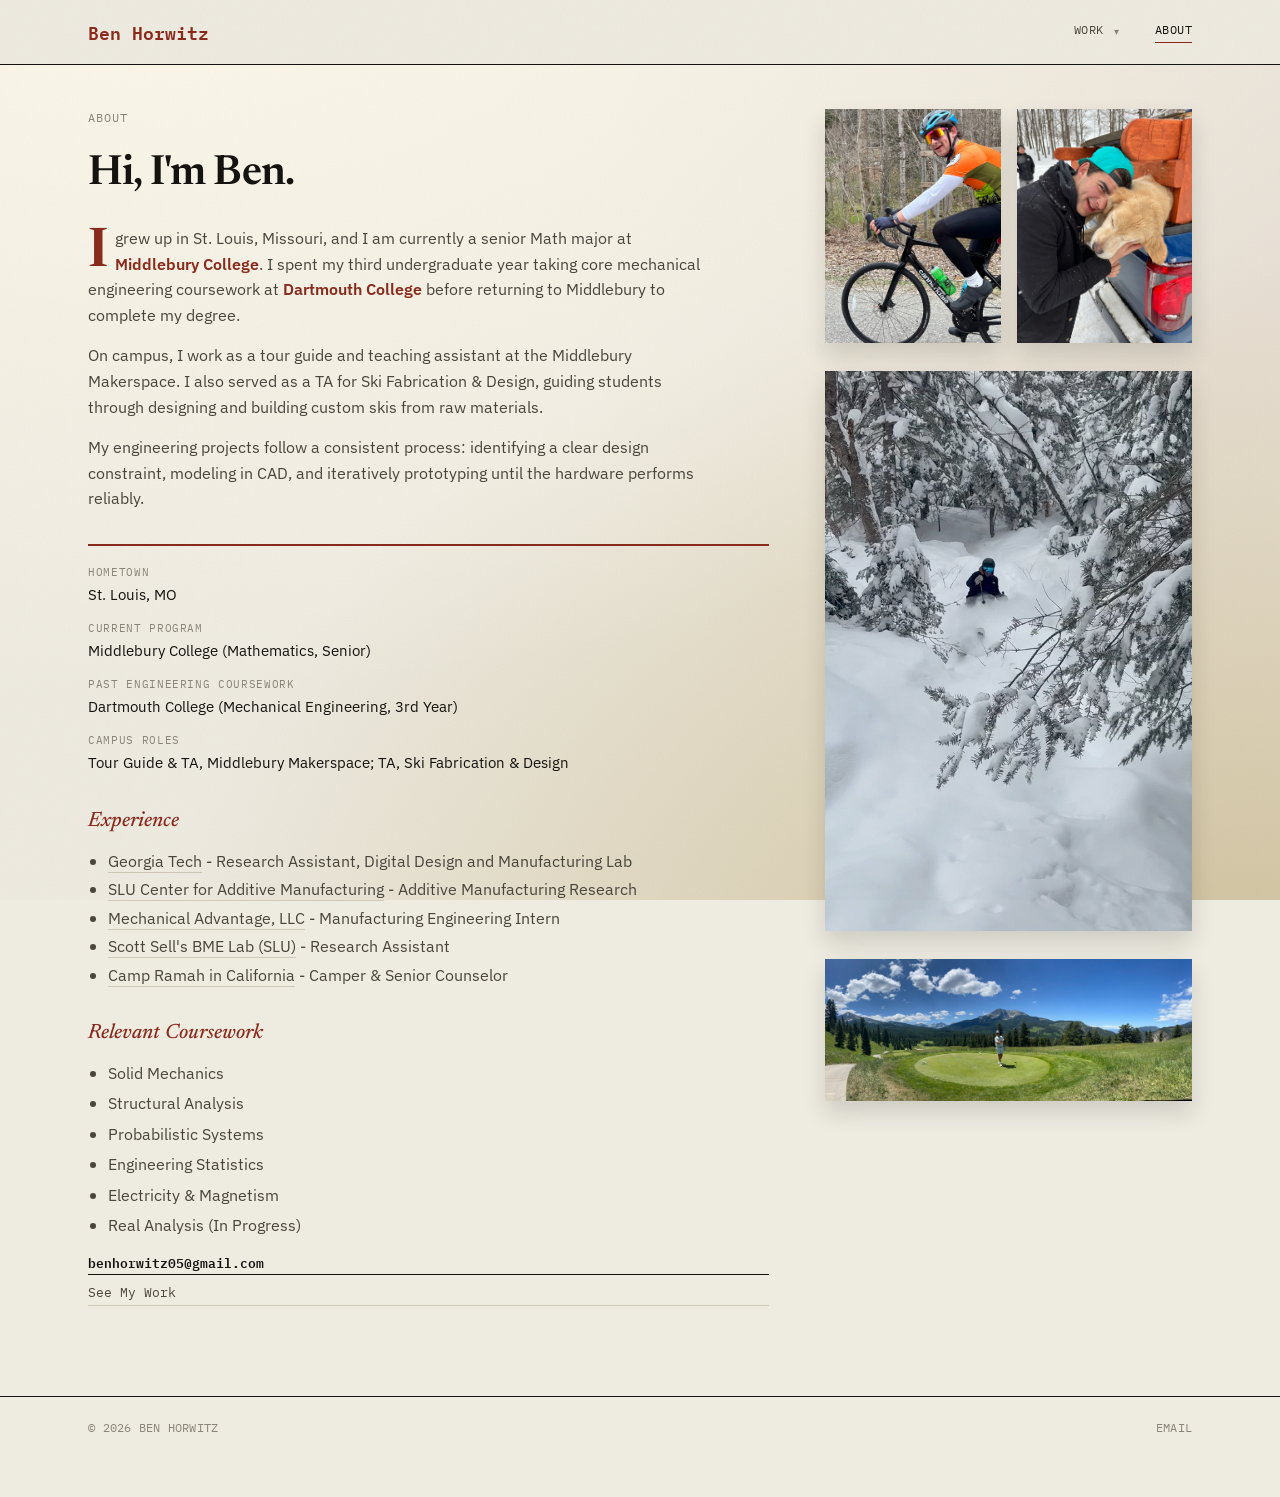
==== about.html @ 01bfd83c "Replace all em dashes with plain hyphens site-wide Applies to page titles, meta descriptions, eyebro" ====
<!DOCTYPE html>
<html lang="en">
<head>
<meta charset="UTF-8">
<meta name="viewport" content="width=device-width, initial-scale=1.0">
<title>About - Ben Horwitz</title>
<meta name="description" content="About Ben Horwitz - a Math major at Middlebury College who designs, machines, and writes about what he builds.">
<link rel="preconnect" href="https://fonts.googleapis.com">
<link rel="preconnect" href="https://fonts.gstatic.com" crossorigin>
<link href="https://fonts.googleapis.com/css2?family=Newsreader:ital,opsz,wght@0,6..72,400..700;1,6..72,400..700&family=IBM+Plex+Sans:wght@400;500;600;700&family=IBM+Plex+Mono:wght@400;500;600;700&display=swap" rel="stylesheet">
<link rel="stylesheet" href="css/style.css?v=30">
</head>
<body>

<header class="site-header">
  <div class="wrap">
    <a href="index.html" class="brand">Ben <span>Horwitz</span></a>
    <nav class="nav-links">
      <div class="nav-work">

        <a href="index.html">Work</a>

        <button class="nav-work-toggle" aria-label="Browse projects" aria-expanded="false">&#9662;</button>

        <div class="nav-work-menu">

          <a href="projects/hv-vpp.html"><span>01</span>HV-VPP Resin Printer</a>

          <a href="projects/putter.html"><span>02</span>Custom Golf Putter</a>

          <a href="projects/quick-release.html"><span>03</span>Quick-Release Harperizer Lids</a>

          <a href="projects/golf-ball-placer.html"><span>04</span>Golf Ball & Tee Placer</a>

          <a href="projects/escapement.html"><span>05</span>Escapement Mechanism</a>

          <a href="projects/pps-reaction-chamber.html"><span>06</span>PPS Reaction Chamber</a>

        </div>

      </div>
      <a href="about.html" class="active">About</a>
    </nav>
    <button class="nav-toggle" aria-label="Toggle menu">☰</button>
  </div>
</header>

<div class="wrap">
  <div class="about-layout">
    <div>
      <p class="eyebrow">About</p>
      <h1 style="font-size:clamp(1.8rem,4vw,2.6rem);letter-spacing:-0.02em;margin:10px 0 20px;">Hi, I'm Ben.</h1>
      <div class="prose">
        <p>
          I grew up in St. Louis, Missouri, and I am currently a senior Math
          major at <strong>Middlebury College</strong>. I spent my third
          undergraduate year taking core mechanical engineering coursework
          at <strong>Dartmouth College</strong> before returning to
          Middlebury to complete my degree.
        </p>
        <p>
          On campus, I work as a tour guide and teaching assistant at the
          Middlebury Makerspace. I also served as a TA for Ski Fabrication
          &amp; Design, guiding students through designing and building
          custom skis from raw materials.
        </p>
        <p>
          My engineering projects follow a consistent process: identifying
          a clear design constraint, modeling in CAD, and iteratively
          prototyping until the hardware performs reliably.
        </p>
      </div>

      <div class="fact-sheet">
        <dl>
          <dt>Hometown</dt><dd>St. Louis, MO</dd>
          <dt>Current Program</dt><dd>Middlebury College (Mathematics, Senior)</dd>
          <dt>Past Engineering Coursework</dt><dd>Dartmouth College (Mechanical Engineering, 3rd Year)</dd>
          <dt>Campus Roles</dt><dd>Tour Guide &amp; TA, Middlebury Makerspace; TA, Ski Fabrication &amp; Design</dd>
        </dl>
      </div>

      <div class="prose">
        <h3>Experience</h3>
        <ul class="fact-list">
          <li><a href="https://sites.gatech.edu/seepersadresearchgroup/" target="_blank" rel="noopener">Georgia Tech</a> - Research Assistant, Digital Design and Manufacturing Lab</li>
          <li><a href="https://www.slu.edu/science-and-engineering/slu-cam/index.php" target="_blank" rel="noopener">SLU Center for Additive Manufacturing</a> - Additive Manufacturing Research</li>
          <li><a href="https://www.mechanicaladvantagellc.com/" target="_blank" rel="noopener">Mechanical Advantage, LLC</a> - Manufacturing Engineering Intern</li>
          <li><a href="https://www.slu.edu/science-and-engineering/academics/biomedical-engineering/faculty/sell-scott.php" target="_blank" rel="noopener">Scott Sell's BME Lab (SLU)</a> - Research Assistant</li>
          <li><a href="https://ramah.org/" target="_blank" rel="noopener">Camp Ramah in California</a> - Camper &amp; Senior Counselor</li>
        </ul>
      </div>

      <div class="prose">
        <h3>Relevant Coursework</h3>
        <ul>
          <li>Solid Mechanics</li>
          <li>Structural Analysis</li>
          <li>Probabilistic Systems</li>
          <li>Engineering Statistics</li>
          <li>Electricity &amp; Magnetism</li>
          <li>Real Analysis (In Progress)</li>
        </ul>
      </div>

      <div class="hero-links" style="margin-top:8px;">
        <a class="btn primary" href="mailto:benhorwitz05@gmail.com">benhorwitz05@gmail.com</a>
        <a class="btn" href="index.html">See My Work</a>
      </div>
    </div>

    <div class="about-media">
      <div class="about-photos">
        <img src="assets/img/about-me-1.jpg" alt="Ben Horwitz road cycling"
             data-lightbox="assets/img/about-me-1.jpg" data-caption="Ben road cycling.">
        <img src="assets/img/about-me-2.jpg" alt="Ben Horwitz with his dog"
             data-lightbox="assets/img/about-me-2.jpg" data-caption="Ben with his dog, Blue.">
      </div>
      <div class="about-video">
        <video muted loop playsinline preload="none"
               poster="assets/img/posters/about-me-skiing-poster.jpg"
               data-lightbox="assets/video/about-me-skiing.mp4" data-caption="Skiing."
               data-autoplay-preview>
          <source src="assets/video/about-me-skiing.mp4" type="video/mp4">
        </video>
      </div>
      <div class="about-wide-photo">
        <img src="assets/img/about-me-golfing.jpg" alt="Ben Horwitz golfing in the mountains"
             data-lightbox="assets/img/about-me-golfing.jpg" data-caption="Golfing.">
      </div>
    </div>
  </div>
</div>

<footer class="site-footer">
  <div class="wrap">
    <span>&copy; <span id="year"></span> Ben Horwitz</span>
    <div class="footer-links">
      <a href="mailto:benhorwitz05@gmail.com">Email</a>
    </div>
  </div>
</footer>

<script>document.getElementById('year').textContent = new Date().getFullYear();</script>
<script src="js/main.js?v=2"></script>
</body>
</html>
---- css/style.css ----
/* ==========================================================================
   Ben Horwitz — portfolio site styles

   Composed like an edited page, not assembled from a component kit:
   an editorial serif for anything that should carry weight, a plain
   working sans for reading, mono only for the handful of places a
   label or a number actually needs it. Very few boxes — hierarchy
   comes from type scale, rules, and whitespace instead of containers.
   ========================================================================== */

:root {
  --bg: #eeebe1;
  --bg-elevated: #e4e0d2;
  --bg-card: #e8e4d7;
  --border: #14130f;
  --border-soft: #cec8b4;
  --text: #14130f;
  --text-muted: #4a463d;
  --text-faint: #8b8677;
  --accent: #1f3f73;
  --accent-bright: #2c579c;
  --accent-soft: rgba(31, 63, 115, 0.08);
  --stamp: #8a2a1c;
  --stamp-soft: rgba(138, 42, 28, 0.1);
  --max-width: 1160px;
  --radius: 0px;
  --radius-md: 0px;
  --font-display: "Newsreader", Georgia, "Times New Roman", serif;
  --font-sans: "IBM Plex Sans", -apple-system, BlinkMacSystemFont, "Segoe UI", Roboto, Helvetica, Arial, sans-serif;
  --font-mono: "IBM Plex Mono", ui-monospace, "SF Mono", Menlo, Consolas, monospace;
  --font-hand: var(--font-mono);
}

* { box-sizing: border-box; }

html { color-scheme: light; scroll-behavior: smooth; }

body {
  margin: 0;
  /* a soft, asymmetric wash — warm light from the upper-left, a touch of
     depth lower-right — instead of a flat fill or a centered marketing-
     page glow. Fixed so it reads as one still light source, not a tile
     that visibly repeats as the page scrolls. */
  background-color: var(--bg);
  background-image:
    radial-gradient(1800px 1100px at 12% -10%, #fdf9ea 0%, rgba(253, 249, 234, 0) 72%),
    radial-gradient(1500px 1050px at 96% 112%, #cfc09a 0%, rgba(207, 192, 154, 0) 72%),
    radial-gradient(1100px 950px at 100% 32%, rgba(138, 42, 28, 0.06) 0%, rgba(138, 42, 28, 0) 65%),
    radial-gradient(2400px 1500px at 50% 40%, rgba(20, 19, 15, 0) 55%, rgba(20, 19, 15, 0.06) 100%);
  background-attachment: fixed;
  color: var(--text);
  font-family: var(--font-sans);
  line-height: 1.55;
  -webkit-font-smoothing: antialiased;
}

/* a faint paper grain over the whole page — the kind of texture a flat
   gradient or a stock template never bothers with. Fixed and inert. */
body::before {
  content: "";
  position: fixed;
  inset: 0;
  z-index: 2000;
  pointer-events: none;
  opacity: 0.065;
  mix-blend-mode: multiply;
  background-image: url("data:image/svg+xml,%3Csvg xmlns='http://www.w3.org/2000/svg' width='180' height='180'%3E%3Cfilter id='n'%3E%3CfeTurbulence type='fractalNoise' baseFrequency='0.75' numOctaves='3' stitchTiles='stitch'/%3E%3C/filter%3E%3Crect width='100%25' height='100%25' filter='url(%23n)'/%3E%3C/svg%3E");
  background-size: 180px 180px;
}

img, video { max-width: 100%; display: block; }

a { color: inherit; text-decoration: none; }

h1, h2 {
  font-family: var(--font-display);
  font-weight: 600;
  letter-spacing: -0.01em;
  font-optical-sizing: auto;
}

.brand { font-family: var(--font-mono); font-weight: 600; }

.wrap {
  max-width: var(--max-width);
  margin: 0 auto;
  padding: 0 28px;
  position: relative;
  z-index: 1;
}

/* photo frames tilt slightly at rest and stay tilted — on hover they
   lift toward you instead of twisting straight. Same physical feel,
   no rotating motion (rotation on hover was making some people dizzy). */
.hero-photo, .card-media, .media-side, .story-media {
  transition: transform 0.2s ease, box-shadow 0.2s ease;
}

/* ---------- header : a masthead, not a component bar ---------- */

.site-header {
  position: sticky;
  top: 0;
  z-index: 100;
  background: var(--bg);
  border-bottom: 1px solid var(--border);
}

.site-header .wrap {
  display: flex;
  align-items: center;
  justify-content: space-between;
  height: 64px;
}

.brand {
  font-size: 1.15rem;
  white-space: nowrap;
  color: var(--stamp);
}

.nav-links {
  display: flex;
  gap: 30px;
  font-family: var(--font-mono);
  font-size: 0.76rem;
  letter-spacing: 0.04em;
  text-transform: uppercase;
  color: var(--text-muted);
}

.nav-links a {
  padding-bottom: 2px;
  border-bottom: 1px solid transparent;
  transition: color 0.12s ease, border-color 0.12s ease;
}

.nav-links a:hover { color: var(--text); }

.nav-links a.active { color: var(--text); border-color: var(--stamp); }

.nav-toggle {
  display: none;
  background: none;
  border: 1px solid var(--border);
  color: var(--text);
  width: 40px;
  height: 40px;
  font-size: 1rem;
  cursor: pointer;
}

@media (max-width: 640px) {
  .nav-links {
    position: fixed;
    top: 64px;
    left: 0;
    right: 0;
    background: var(--bg);
    border-bottom: 1px solid var(--border);
    flex-direction: column;
    gap: 0;
    display: none;
  }
  .nav-links.open { display: flex; }
  .nav-links a { padding: 14px 24px; border-bottom: 1px solid var(--border-soft); }
  .nav-toggle { display: block; margin-right: 20px; align-self: center; }
}

/* a small dropdown under "Work" to jump straight to a project instead
   of only routing back through the homepage list */
.nav-work { position: relative; display: flex; align-items: center; }

.nav-work-toggle {
  display: flex;
  align-items: center;
  justify-content: center;
  margin-left: 4px;
  background: none;
  border: none;
  color: var(--text-faint);
  font-size: 0.6rem;
  cursor: pointer;
  font-family: var(--font-mono);
}

.nav-work-toggle:hover { color: var(--text); }

.nav-work-menu {
  position: absolute;
  top: 100%;
  left: -14px;
  /* padding-top (not margin-top) does the spacing — a margin here would
     leave a dead gap between the trigger and the menu where the mouse
     loses :hover before it ever reaches the menu, closing it instantly */
  padding: 14px 0 6px;
  min-width: 260px;
  background: var(--bg-elevated);
  background-clip: padding-box;
  box-shadow: 0 12px 24px rgba(20, 19, 15, 0.14);
  display: none;
  flex-direction: column;
  z-index: 200;
}

.nav-work:hover .nav-work-menu,
.nav-work.open .nav-work-menu {
  display: flex;
}

.nav-links .nav-work-menu a {
  display: flex;
  align-items: baseline;
  gap: 10px;
  padding: 8px 16px;
  font-family: var(--font-mono);
  font-size: 0.76rem;
  text-transform: none;
  letter-spacing: 0;
  color: var(--text-muted);
  border-bottom: none;
}

.nav-links .nav-work-menu a span { color: var(--text-faint); }
.nav-links .nav-work-menu a:hover { color: var(--text); background: var(--bg-card); }
.nav-links .nav-work-menu a.current { color: var(--text); font-weight: 600; }

@media (max-width: 640px) {
  .nav-work { flex-direction: column; align-items: stretch; position: relative; }
  .nav-work-toggle {
    position: absolute;
    right: 24px;
    top: 0;
    height: 100%;
    width: 32px;
    margin-left: 0;
  }
  .nav-work:hover .nav-work-menu { display: none; }
  .nav-work.open .nav-work-menu { display: flex; }
  .nav-work-menu { position: static; box-shadow: none; margin-top: 0; }
  .nav-links .nav-work-menu a { padding: 10px 24px 10px 36px; }
}

/* ---------- hero : one dominant line, an asymmetric second beat ---------- */

.hero { padding: 20px 0 14px; }

.hero .wrap { display: block; }

.hero .eyebrow {
  font-family: var(--font-display);
  font-style: italic;
  font-size: 1.1rem;
  color: var(--text-muted);
  margin: 0 0 6px;
}

.hero h1 {
  font-weight: 500;
  font-size: clamp(2.1rem, 4.6vw, 3.2rem);
  line-height: 1.05;
  letter-spacing: -0.01em;
  margin: 0 0 14px;
  max-width: 23ch;
}

.hero-lower {
  display: grid;
  grid-template-columns: 1.1fr 0.5fr auto;
  gap: 32px;
  align-items: start;
  border-top: 2px solid var(--stamp);
  padding-top: 14px;
}

.hero p {
  color: var(--text-muted);
  font-size: 0.98rem;
  max-width: 46ch;
  margin: 0;
  grid-column: 1;
}

.hero-links {
  display: flex;
  flex-direction: column;
  gap: 8px;
  font-family: var(--font-mono);
  font-size: 0.82rem;
  grid-column: 2;
}

.hero-photo {
  overflow: hidden;
  /* a bit taller than the old wide crop so the face isn't squeezed
     out — still shallow enough to keep the project list visible on
     landing */
  aspect-ratio: 4 / 3;
  background: var(--bg-elevated);
  width: 360px;
  box-shadow: 0 18px 34px rgba(20, 19, 15, 0.18);
  grid-column: 3;
  justify-self: end;
}

.hero-photo:hover {
  transform: translateY(-8px);
  box-shadow: 0 26px 44px rgba(20, 19, 15, 0.24);
}

.hero-photo img { transition: transform 0.3s ease; }
.hero-photo:hover img { transform: scale(1.02); }

.hero-photo img { width: 100%; height: 100%; object-fit: cover; object-position: center 18%; display: block; }

@media (max-width: 780px) {
  .hero-lower { grid-template-columns: 1fr; gap: 20px; }
  .hero p, .hero-links, .hero-photo { grid-column: 1; justify-self: start; }
  .hero-photo { order: -1; width: 290px; margin-bottom: 8px; }
}

.eyebrow {
  font-family: var(--font-mono);
  font-size: 0.76rem;
  letter-spacing: 0.08em;
  text-transform: uppercase;
  color: var(--text-faint);
  margin: 0 0 14px;
}

.eyebrow-index { color: var(--stamp); }

.hero-links a { color: var(--text-muted); }
.hero-links a:hover { color: var(--stamp); }
.hero-links a.primary { color: var(--text); font-weight: 600; }
.hero-links a.primary:hover { color: var(--stamp); }

.btn {
  font-family: var(--font-mono);
  font-size: 0.82rem;
  color: var(--text-muted);
  border-bottom: 1px solid var(--border-soft);
  padding-bottom: 1px;
}

.btn:hover { color: var(--stamp); border-color: var(--stamp); }

.btn.primary { color: var(--text); font-weight: 600; border-color: var(--text); }
.btn.primary:hover { color: var(--stamp); border-color: var(--stamp); }

/* ---------- section titles ---------- */

.section-title {
  display: flex;
  align-items: baseline;
  justify-content: space-between;
  margin: 8px 0 8px;
  padding-top: 10px;
}

.section-title h2 {
  font-weight: 500;
  font-style: italic;
  font-size: 1.5rem;
  margin: 0;
  color: var(--stamp);
}

.section-title .count {
  font-family: var(--font-mono);
  color: var(--text-faint);
  font-size: 0.8rem;
}

/* ---------- project index : an editorial contents list, not a card grid ---------- */

.project-grid {
  display: flex;
  flex-direction: column;
  margin-bottom: 90px;
}

.card {
  display: flex;
  align-items: center;
  gap: 28px;
  padding: 26px 0;
  border-top: 1px solid var(--border-soft);
  transition: none;
}

.card:last-child { border-bottom: 1px solid var(--border-soft); }

.card-index {
  font-family: var(--font-display);
  font-style: italic;
  font-size: 2.1rem;
  color: var(--border-soft);
  width: 1.4em;
  flex-shrink: 0;
  transition: color 0.15s ease;
}

.card:hover .card-index { color: var(--stamp); }

.card-media {
  position: relative;
  width: 168px;
  /* every source photo/video for these cards is actually shot portrait —
     4:3 landscape was cropping away well over half of each one */
  aspect-ratio: 3 / 4;
  background: var(--bg-elevated);
  overflow: hidden;
  flex-shrink: 0;
}

/* hover lifts the frame and barely zooms the photo inside — flat,
   no tilt, no spinning motion */
.card:hover .card-media { transform: translateY(-6px); }

.card-media img, .card-media video {
  width: 100%;
  height: 100%;
  object-fit: cover;
  transition: transform 0.3s ease;
}

.card:hover .card-media img, .card:hover .card-media video { transform: scale(1.02); }

.card-tag {
  font-family: var(--font-mono);
  font-size: 0.68rem;
  letter-spacing: 0.05em;
  text-transform: uppercase;
  color: var(--text-faint);
  display: block;
  margin-bottom: 5px;
}

.card-body { min-width: 0; flex: 1; }

.card-body h3 {
  font-family: var(--font-display);
  font-weight: 500;
  font-size: 1.55rem;
  margin: 0 0 6px;
  letter-spacing: -0.01em;
}

.card:hover .card-body h3 { text-decoration: underline; text-decoration-color: var(--border-soft); text-underline-offset: 4px; }

.card-body p {
  color: var(--text-muted);
  font-size: 0.94rem;
  margin: 0;
  max-width: 56ch;
}

@media (max-width: 620px) {
  .card { flex-wrap: wrap; gap: 14px 20px; }
  .card-index { font-size: 1.5rem; width: auto; order: -1; }
  .card-media { width: 100px; }
}

/* ---------- project detail page ---------- */

.back-link {
  display: inline-flex;
  align-items: center;
  gap: 6px;
  color: var(--text-faint);
  font-family: var(--font-mono);
  font-size: 0.76rem;
  text-transform: uppercase;
  letter-spacing: 0.03em;
  margin: 28px 0 0;
}

.back-link:hover { color: var(--stamp); }

.project-hero { padding: 20px 0 0; }

.project-hero-layout {
  display: grid;
  grid-template-columns: 1.5fr 0.5fr;
  gap: 40px;
  align-items: start;
  padding: 12px 0 34px;
  max-width: 1020px;
  margin: 0 auto;
}

@media (max-width: 860px) {
  .project-hero-layout { grid-template-columns: 1fr; gap: 28px; }
}

/* not every project earns the same treatment as the others — a couple
   are carried by one strong object photo, one is a small, quiet piece,
   one is the flagship. Same grammar, different emphasis in the text —
   but every hero media box shares one height and one gap to the story
   text below (tall enough to clear every page's text column, so the
   gap is always just the padding), so the six project pages open at
   the same rhythm. */
.project-hero--lead-image .project-hero-layout,
.project-hero--quiet .project-hero-layout,
.project-hero--compact .project-hero-layout,
.project-hero--flagship .project-hero-layout { grid-template-columns: 1.15fr 0.85fr; padding-bottom: 34px; }

.project-hero--lead-image .media-side,
.project-hero--quiet .media-side,
.project-hero--compact .media-side,
.project-hero--flagship .media-side { width: 320px; max-width: 320px; }

.project-hero--lead-image .media-side video, .project-hero--lead-image .media-side img,
.project-hero--quiet .media-side video, .project-hero--quiet .media-side img,
.project-hero--compact .media-side video, .project-hero--compact .media-side img,
.project-hero--flagship .media-side video, .project-hero--flagship .media-side img {
  width: 320px;
  height: 350px;
  max-height: none;
  object-fit: cover;
}

@media (max-width: 860px) {
  .project-hero--lead-image .project-hero-layout,
  .project-hero--quiet .project-hero-layout,
  .project-hero--compact .project-hero-layout,
  .project-hero--flagship .project-hero-layout { grid-template-columns: 1fr; }

  .project-hero--lead-image .media-side,
  .project-hero--quiet .media-side,
  .project-hero--compact .media-side,
  .project-hero--flagship .media-side { width: 260px; max-width: 260px; }

  .project-hero--lead-image .media-side video, .project-hero--lead-image .media-side img,
  .project-hero--quiet .media-side video, .project-hero--quiet .media-side img,
  .project-hero--compact .media-side video, .project-hero--compact .media-side img,
  .project-hero--flagship .media-side video, .project-hero--flagship .media-side img {
    width: 260px;
    height: 280px;
  }
}

.project-hero--quiet h1 { font-size: clamp(2rem, 4vw, 2.7rem); }
.project-hero--quiet .tagline { font-size: 1.02rem; }

/* the flagship — the biggest project in scope gets a title that
   actually says so, instead of matching everything else's scale */
.project-hero--flagship h1 { font-size: clamp(2.6rem, 5.8vw, 4rem); }

/* brisk and process-driven rather than a considered showpiece — less
   air before it gets to the point */
.project-hero--compact .tagline { margin-bottom: 14px; }

.project-hero h1 {
  font-weight: 500;
  font-size: clamp(2.3rem, 5vw, 3.4rem);
  letter-spacing: -0.01em;
  margin: 8px 0 18px;
}

.project-hero .tagline {
  color: var(--text-muted);
  font-size: 1.1rem;
  max-width: 52ch;
  margin: 0 0 18px;
  font-family: var(--font-display);
  font-style: italic;
}

.spec-row {
  display: block;
  margin: 0 0 6px;
  font-family: var(--font-mono);
  font-size: 0.78rem;
  letter-spacing: 0.02em;
  text-transform: uppercase;
  color: var(--text-faint);
}

.spec-row div { display: inline; }
.spec-row div:not(:last-child)::after { content: "  /  "; color: var(--border-soft); }
.spec-row dt { display: none; }
.spec-row dd { display: inline; margin: 0; color: var(--text-muted); font-weight: 400; }
.spec-row strong { color: var(--stamp); font-weight: 600; }

.meta-row { display: none; }

.tag {
  font-family: var(--font-mono);
  font-size: 0.74rem;
  color: var(--text-faint);
}
.tag:not(:last-child)::after { content: " / "; }

/* the side media panel — sticky so it rides alongside the text, no
   border/box around it, just the photo itself */

.media-side {
  position: sticky;
  top: 84px;
  width: fit-content;
  max-width: 320px;
  margin-left: auto;
  background: var(--bg-elevated);
  cursor: zoom-in;
  text-align: center;
  box-shadow: 0 16px 30px rgba(20, 19, 15, 0.14);
}

.media-side:hover {
  transform: translateY(-6px);
  box-shadow: 0 22px 40px rgba(20, 19, 15, 0.19);
}

.media-side video, .media-side img {
  width: auto;
  height: auto;
  max-width: 100%;
  max-height: 420px;
  object-fit: contain;
  display: inline-block;
  vertical-align: bottom;
}

@media (max-width: 860px) {
  .media-side { position: static; margin: 0 0 8px; max-width: 220px; box-shadow: none; }
  .media-side video, .media-side img { max-height: 300px; }
}

.prose { max-width: 62ch; color: var(--text-muted); font-size: 1.03rem; }
.prose h3 {
  font-family: var(--font-display);
  font-style: italic;
  font-weight: 500;
  font-size: 1.3rem;
  color: var(--stamp);
  margin: 30px 0 10px;
}
.prose p { margin: 0 0 15px; }
.prose strong { color: var(--stamp); font-weight: 600; }
.prose ul { margin: 0 0 14px; padding-left: 20px; }
.prose li { margin-bottom: 5px; }

/* ---------- story : text and photos in reading order, no card frames ----------
   Text keeps a comfortable reading measure (set per-element below), but the
   column itself isn't clamped — that's what lets a .wide photo actually
   break out and use the page, instead of every image being stuck inside
   the same narrow text width regardless of what it is. */

.story { padding: 4px 0 50px; }

.story-text { max-width: 820px; margin-left: auto; margin-right: auto; color: var(--text-muted); font-size: 1.03rem; }
.story-text h3 {
  font-family: var(--font-display);
  font-style: italic;
  font-weight: 500;
  font-size: 1.3rem;
  color: var(--stamp);
  margin: 4px 0 12px;
}
.story-text p { margin: 0 0 15px; }
.story-text strong { color: var(--stamp); font-weight: 600; }
.story-text + .story-text { margin-top: -7px; }

/* a single photo, dropped into the reading column like a person would
   actually paste one into a document — no border, a soft cast shadow,
   a plain italic caption instead of a boxed label */
.story-media {
  width: fit-content;
  max-width: 820px;
  margin: 32px auto;
  background: var(--bg-elevated);
  cursor: zoom-in;
  transition: transform 0.15s ease, box-shadow 0.15s ease;
  box-shadow: 0 14px 26px rgba(20, 19, 15, 0.13);
}

/* lift toward the viewer on hover — flat at rest, no tilt, no
   rotating motion */
.story-media:hover {
  transform: translateY(-7px);
  box-shadow: 0 20px 34px rgba(20, 19, 15, 0.18);
}

.story-media img, .story-media video {
  width: auto;
  height: auto;
  max-width: 100%;
  max-height: 480px;
  object-fit: contain;
  display: block;
}

/* a tall portrait shot that's the point of its own beat (a closing
   photo, not a supporting one) — let it run taller instead of getting
   capped down to the same height as everything else */
.story-media.tall img, .story-media.tall video { max-height: 620px; }

/* the one shot per project that earns the whole page's width — a
   landscape "reveal" photo that breaks past the reading column instead
   of being squeezed down to the same size as everything else */
.story-media.wide { max-width: 1020px; width: 100%; }
.story-media.wide img, .story-media.wide video {
  width: 100%;
  height: 440px;
  object-fit: cover;
}

/* a narrow portrait clip paired beside a longer caption — trim a
   little off the top/bottom (not a proportional shrink, which would
   also narrow it) so the whole card lands at the same height as its
   partner in the pair despite the extra caption line */
.story-media.crop-short img, .story-media.crop-short video {
  width: 169px;
  height: 276px;
  max-height: none;
  object-fit: cover;
}

.story-media figcaption {
  /* width:0 + min-width:100% keeps a long caption from contributing
     its own (unwrapped) text width to the figure's fit-content sizing
     — without this, a caption wider than a narrow/portrait photo or
     video stretches the whole card and leaves a blank block beside
     the media instead of wrapping the caption text. */
  width: 0;
  min-width: 100%;
  box-sizing: border-box;
  padding: 10px 2px 0;
  font-family: var(--font-display);
  font-style: italic;
  font-size: 0.95rem;
  color: var(--text-faint);
  text-align: left;
  background: var(--bg);
  box-shadow: none;
}

/* two or three photos side by side — for shots that actually belong
   together (different angles of the same part, a before/after) rather
   than stacked one after another with nothing to say why */
.story-media-pair {
  display: flex;
  flex-wrap: wrap;
  justify-content: center;
  gap: 24px;
  margin: 32px auto;
  align-items: flex-end;
  max-width: 820px;
}

.story-media-pair .story-media { margin: 0; transform: none !important; }
.story-media-pair .story-media:hover { transform: translateY(-7px) !important; }
.story-media-pair .story-media img, .story-media-pair .story-media video { max-height: 300px; }

/* a text + photo row — the photo stays compact, off to one side, and
   sits centered in its column instead of jammed against one edge when
   it's a narrow portrait shot */
.story-row {
  display: grid;
  grid-template-columns: 1fr 280px;
  gap: 30px;
  align-items: center;
  margin: 38px auto;
  max-width: 820px;
}

.story-row .story-media { margin: 0; justify-self: center; }
.story-row .story-media img, .story-row .story-media video { max-height: 300px; }
.story-row.story-row--reverse { grid-template-columns: 280px 1fr; }
.story-row.story-row--reverse .story-media { order: -1; }

/* a short, larger-set italic line standing in for a paragraph — used
   next to a video/photo that's the whole point of its own beat, so the
   space beside it reads as a caption, not a gap */
.story-text--note {
  font-family: var(--font-display);
  font-style: italic;
  font-size: 1.2rem;
  line-height: 1.4;
  color: var(--text-muted);
  max-width: 34ch;
}

@media (max-width: 700px) {
  .story-row, .story-row.story-row--reverse { grid-template-columns: 1fr; }
  .story-row.story-row--reverse .story-media { order: 0; }
}

/* a compact slideshow for extra shots that don't need their own beat */
.story-slideshow {
  position: relative;
  max-width: 320px;
  aspect-ratio: 4 / 3;
  margin: 32px 0;
  background: var(--bg-elevated);
  overflow: hidden;
  box-shadow: 0 14px 26px rgba(20, 19, 15, 0.13);
}

.story-slideshow .slide { position: absolute; inset: 0; opacity: 0; pointer-events: none; transition: opacity 0.25s ease; }
.story-slideshow .slide.active { opacity: 1; pointer-events: auto; }
.story-slideshow .slide img, .story-slideshow .slide video { width: 100%; height: 100%; object-fit: cover; cursor: zoom-in; }

.slideshow-nav {
  position: absolute; top: 50%; transform: translateY(-50%); z-index: 3;
  width: 26px; height: 26px; background: rgba(238, 235, 225, 0.85);
  border: none; color: var(--text); cursor: pointer; font-family: var(--font-mono);
}
.slideshow-nav:hover { background: var(--text); color: var(--bg); }
.slideshow-nav.prev { left: 6px; }
.slideshow-nav.next { right: 6px; }

.slideshow-dots { position: absolute; bottom: 8px; left: 0; right: 0; z-index: 3; display: flex; justify-content: center; gap: 6px; }
.slideshow-dots .dot { width: 6px; height: 6px; padding: 0; border-radius: 50%; border: none; background: rgba(20, 19, 15, 0.3); cursor: pointer; }
.slideshow-dots .dot.active { background: var(--stamp); }

.slideshow-caption {
  padding: 8px 2px 0;
  font-family: var(--font-display);
  font-style: italic;
  font-size: 0.92rem;
  color: var(--text-faint);
  max-width: 320px;
}

.story-extra-grid {
  display: grid;
  grid-template-columns: repeat(auto-fill, minmax(140px, 1fr));
  gap: 16px;
  margin: 40px 0 0;
}
.story-extra-grid figure { margin: 0; background: var(--bg-elevated); cursor: zoom-in; }
.story-extra-grid img, .story-extra-grid video { width: 100%; aspect-ratio: 1 / 1; object-fit: cover; }

.editor-note {
  margin: 18px 0 0;
  padding: 12px 0 0;
  border-top: 1px dashed var(--border-soft);
  color: var(--text-faint);
  font-size: 0.85rem;
  font-style: italic;
}
.editor-note strong { color: var(--stamp); font-style: normal; }

.project-nav {
  display: flex;
  justify-content: space-between;
  padding: 22px 0;
  border-top: 2px solid var(--stamp);
  margin: 20px auto 60px;
  font-family: var(--font-mono);
  font-size: 0.78rem;
  text-transform: uppercase;
  letter-spacing: 0.02em;
  color: var(--text-faint);
  max-width: 1020px;
}

.project-nav a:hover { color: var(--stamp); }

.nav-hint {
  max-width: 1020px;
  margin: -14px auto 40px;
  text-align: center;
  font-family: var(--font-mono);
  font-size: 0.68rem;
  letter-spacing: 0.04em;
  color: var(--text-faint);
}

/* ---------- about page ---------- */

.about-layout {
  display: grid;
  grid-template-columns: 1.3fr 0.7fr;
  gap: 56px;
  padding: 44px 0 90px;
  align-items: start;
}

/* a consistent, modest rhythm between the three photo blocks — not
   stretched out to force the column to some exact height */
.about-media {
  display: flex;
  flex-direction: column;
  gap: 28px;
}

@media (max-width: 760px) {
  .about-layout { grid-template-columns: 1fr; align-items: start; }
}

.about-layout .prose > p:first-of-type::first-letter {
  font-family: var(--font-display);
  font-size: 3.4rem;
  font-weight: 600;
  float: left;
  line-height: 0.8;
  padding: 6px 6px 0 0;
  color: var(--stamp);
}

.about-photos { display: flex; flex-wrap: wrap; gap: 16px; }

.about-photos img {
  background: var(--bg-elevated);
  width: calc(50% - 8px);
  aspect-ratio: 3 / 4;
  object-fit: cover;
  cursor: zoom-in;
  transition: transform 0.2s ease, box-shadow 0.2s ease;
  box-shadow: 0 12px 22px rgba(20, 19, 15, 0.14);
}

/* lift on hover — flat at rest, no rotating motion */
.about-photos img:hover { transform: translateY(-6px); box-shadow: 0 20px 32px rgba(20, 19, 15, 0.2); }

.about-video {
  overflow: hidden;
  background: var(--bg-elevated);
  cursor: zoom-in;
  transition: transform 0.2s ease, box-shadow 0.2s ease;
  width: 100%;
  box-shadow: 0 12px 22px rgba(20, 19, 15, 0.14);
}

.about-video:hover {
  transform: translateY(-6px);
  box-shadow: 0 20px 32px rgba(20, 19, 15, 0.2);
}
.about-video video { width: 100%; max-height: 560px; object-fit: cover; transition: transform 0.3s ease; }
.about-video:hover video { transform: scale(1.02); }

.about-wide-photo {
  overflow: hidden;
  background: var(--bg-elevated);
  cursor: zoom-in;
  transition: transform 0.2s ease, box-shadow 0.2s ease;
  box-shadow: 0 12px 22px rgba(20, 19, 15, 0.14);
}

.about-wide-photo:hover {
  transform: translateY(-6px);
  box-shadow: 0 20px 32px rgba(20, 19, 15, 0.2);
}
.about-wide-photo img { width: 100%; display: block; }

.fact-sheet {
  margin: 32px 0;
  padding-top: 18px;
  border-top: 2px solid var(--stamp);
  font-size: 0.94rem;
}

.fact-sheet dl { display: block; margin: 0; }
.fact-sheet > dl > * { display: block; }
.fact-sheet dt {
  color: var(--text-faint);
  font-family: var(--font-mono);
  text-transform: uppercase;
  font-size: 0.68rem;
  letter-spacing: 0.06em;
  margin: 14px 0 2px;
}
.fact-sheet dt:first-of-type { margin-top: 0; }
.fact-sheet dd { margin: 0; color: var(--text); }

/* a row with several distinct entries reads as a short resume list
   instead of one run-on, semicolon-strung sentence */
.fact-list { margin: 0; padding-left: 18px; }
.fact-list li { margin-bottom: 3px; }
.fact-list li:last-child { margin-bottom: 0; }
.fact-list a {
  border-bottom: 1px solid var(--border-soft);
  transition: color 0.12s ease, border-color 0.12s ease;
}
.fact-list a:hover { color: var(--stamp); border-color: var(--stamp); }

/* ---------- footer ---------- */

.site-footer {
  border-top: 1px solid var(--border);
  padding: 22px 0 60px;
}

.site-footer .wrap {
  display: flex;
  flex-wrap: wrap;
  gap: 12px;
  align-items: center;
  justify-content: space-between;
  color: var(--text-faint);
  font-family: var(--font-mono);
  font-size: 0.76rem;
  text-transform: uppercase;
  letter-spacing: 0.02em;
}

.footer-links { display: flex; gap: 18px; }
.footer-links a:hover { color: var(--stamp); }

/* ---------- lightbox ---------- */

.lightbox {
  position: fixed;
  inset: 0;
  z-index: 1000;
  background: rgba(20, 19, 15, 0.92);
  display: flex;
  flex-direction: column;
  align-items: center;
  justify-content: center;
  padding: 60px 24px;
  opacity: 0;
  pointer-events: none;
  transition: opacity 0.18s ease;
}

.lightbox.open { opacity: 1; pointer-events: auto; }

.lightbox-stage {
  max-width: min(1100px, 92vw);
  max-height: 78vh;
  display: flex;
  align-items: center;
  justify-content: center;
  background: var(--bg);
}

.lightbox-stage img, .lightbox-stage video {
  max-width: min(1080px, 88vw);
  max-height: 74vh;
  width: auto;
  height: auto;
  object-fit: contain;
}

.lightbox-caption {
  max-width: 60ch;
  margin: 18px 0 0;
  font-family: var(--font-display);
  font-style: italic;
  font-size: 1.05rem;
  color: var(--bg-elevated);
  text-align: center;
}

.lightbox-close, .lightbox-prev, .lightbox-next {
  position: fixed;
  background: var(--bg);
  border: none;
  color: var(--text);
  cursor: pointer;
  font-family: var(--font-mono);
}

.lightbox-close { top: 20px; right: 20px; width: 40px; height: 40px; font-size: 1.1rem; }
.lightbox-prev, .lightbox-next { top: 50%; transform: translateY(-50%); width: 44px; height: 56px; font-size: 1.3rem; }
.lightbox-prev { left: 16px; }
.lightbox-next { right: 16px; }
.lightbox-close:hover, .lightbox-prev:hover, .lightbox-next:hover { background: var(--stamp); color: #fff; }

@media (max-width: 640px) {
  .lightbox-prev, .lightbox-next { width: 36px; height: 48px; }
}
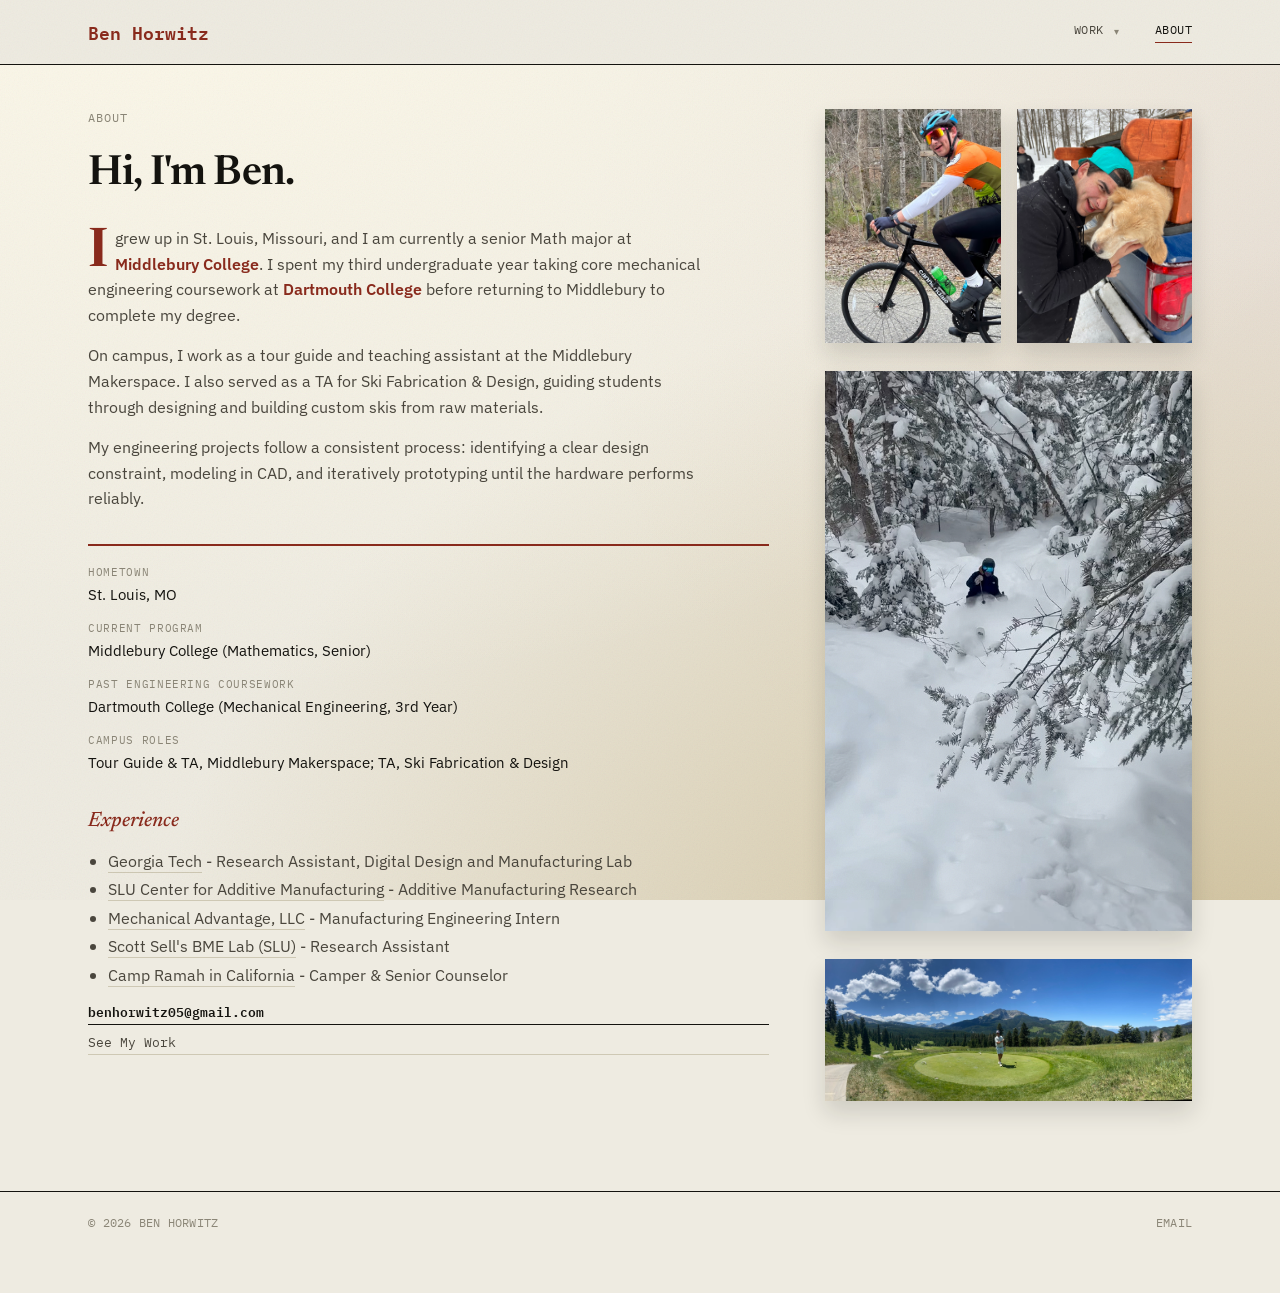
==== commit 5a0bd48f: "Remove Relevant Coursework section from About page Co-Authored-By: Claude Sonnet 5 <noreply@anthropi" ====
--- a/about.html
+++ b/about.html
@@ -91,18 +91,6 @@
         </ul>
       </div>
 
-      <div class="prose">
-        <h3>Relevant Coursework</h3>
-        <ul>
-          <li>Solid Mechanics</li>
-          <li>Structural Analysis</li>
-          <li>Probabilistic Systems</li>
-          <li>Engineering Statistics</li>
-          <li>Electricity &amp; Magnetism</li>
-          <li>Real Analysis (In Progress)</li>
-        </ul>
-      </div>
-
       <div class="hero-links" style="margin-top:8px;">
         <a class="btn primary" href="mailto:benhorwitz05@gmail.com">benhorwitz05@gmail.com</a>
         <a class="btn" href="index.html">See My Work</a>
